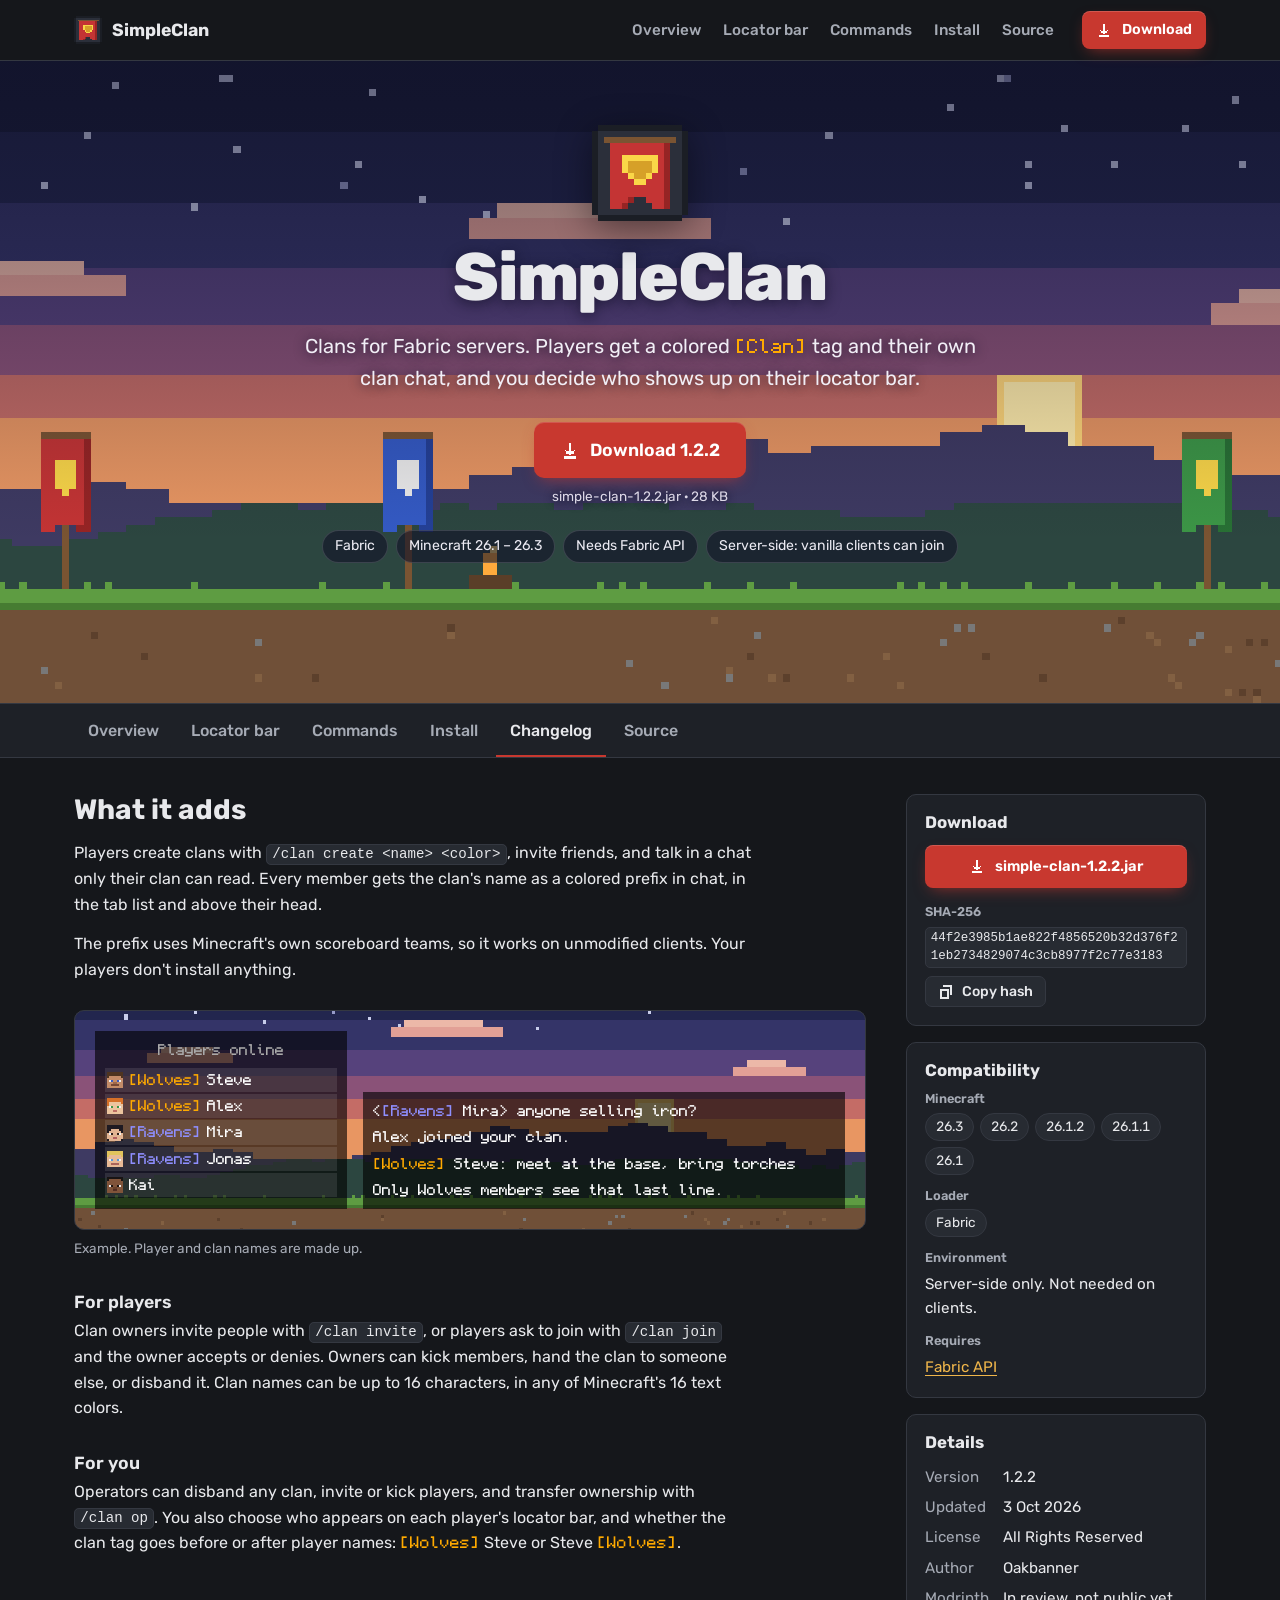
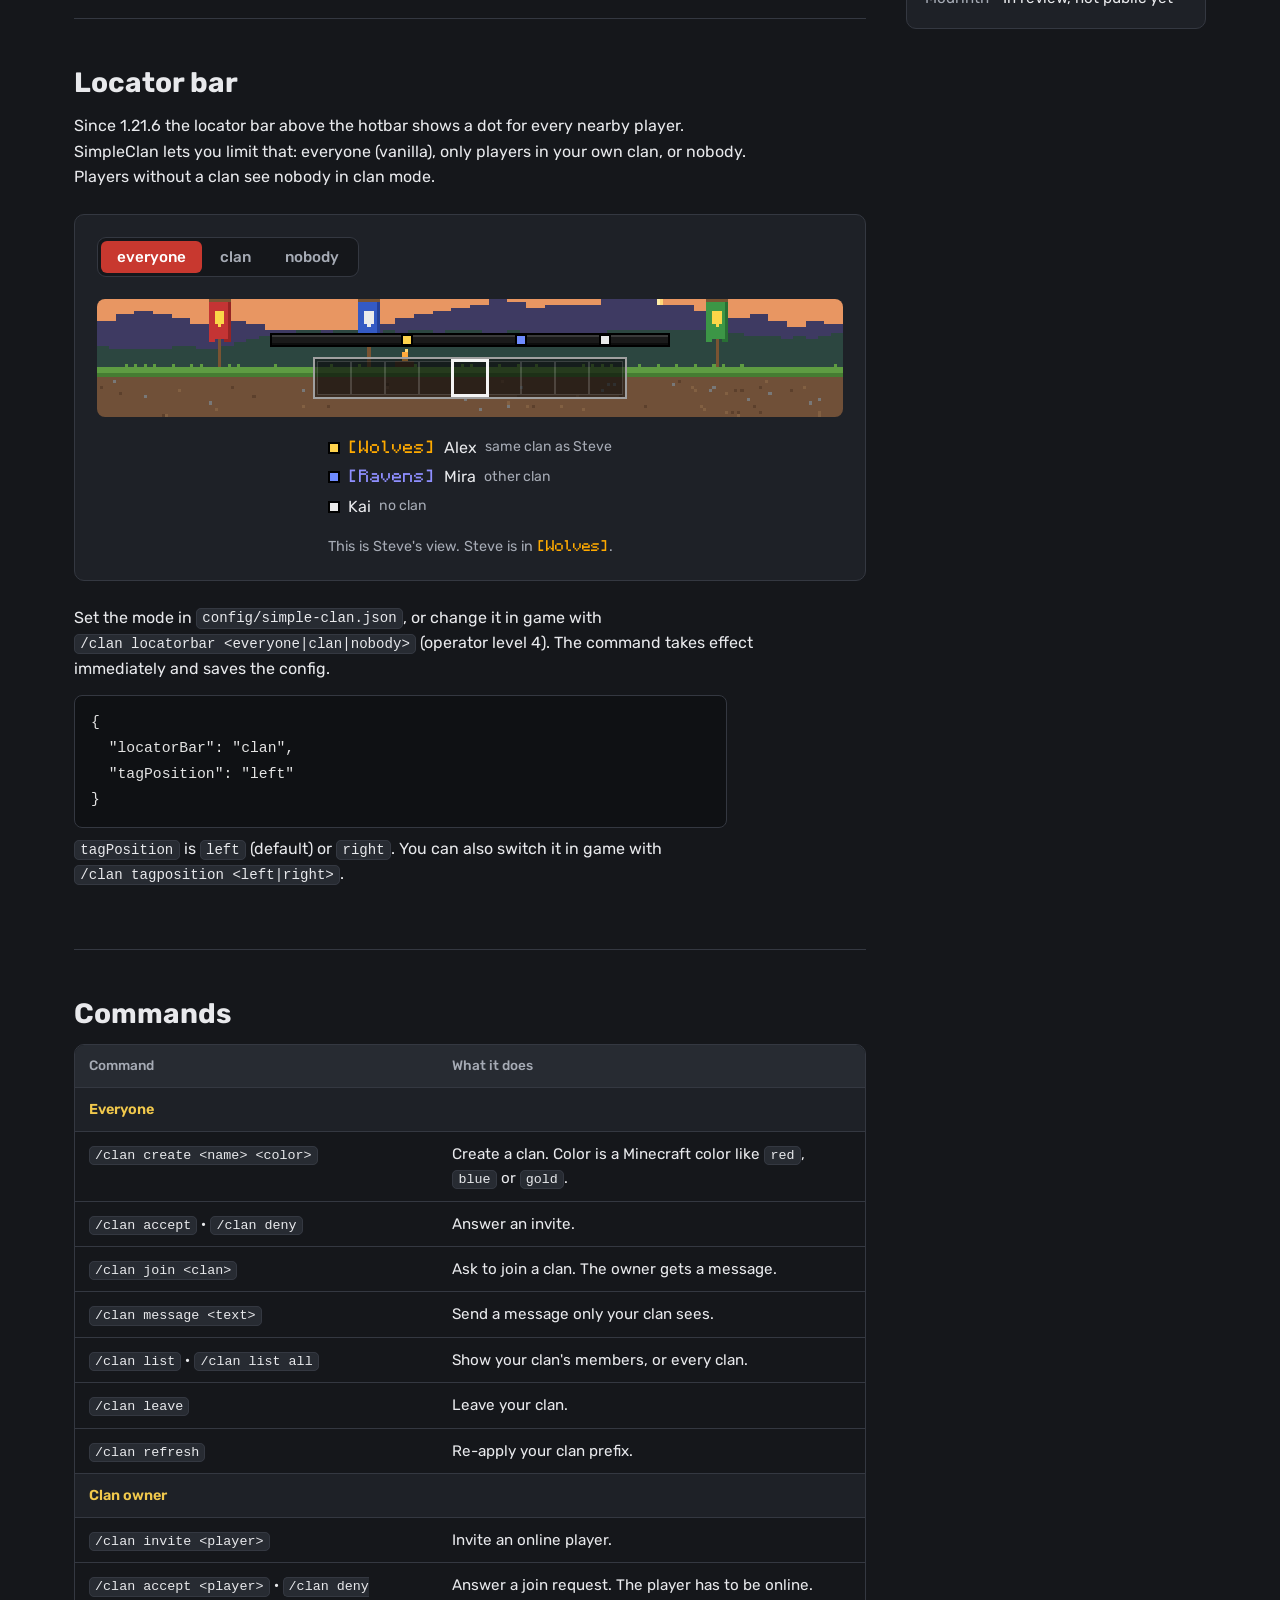
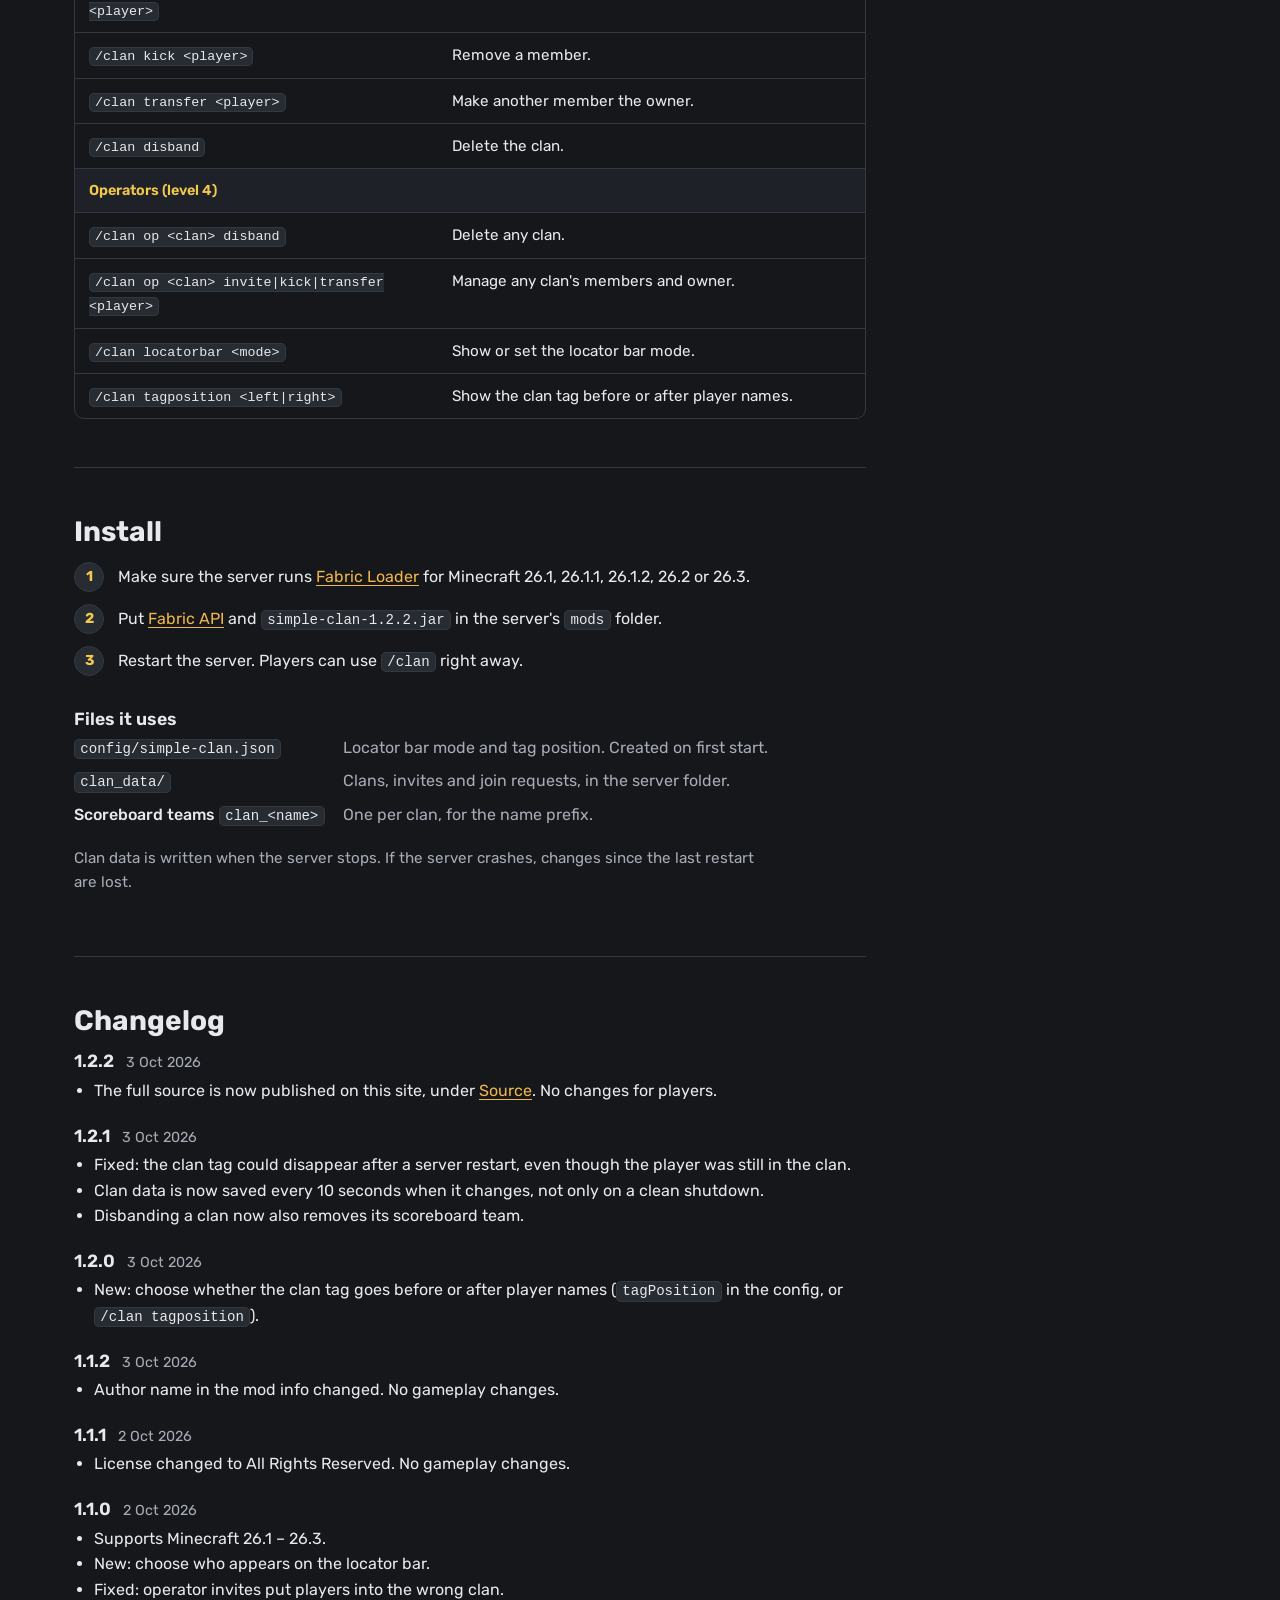
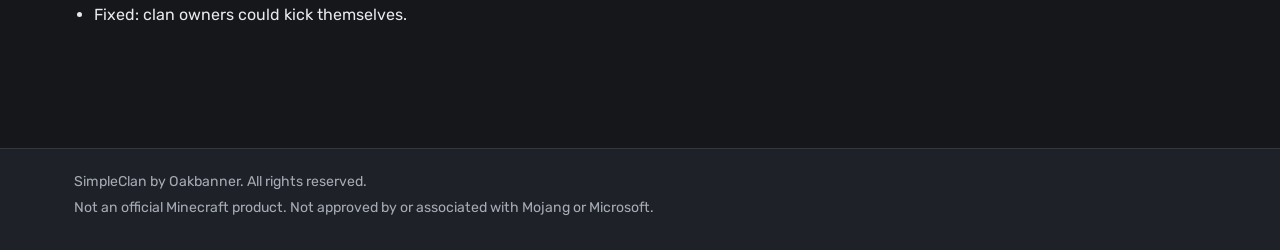
==== index.html @ 2579b6d5 "SimpleClan website for GitHub Pages Public site only (no admin kit). Drop a simple-clan-<version>.ja" ====
<!doctype html>
<html lang="en">
<head>
<meta charset="utf-8">
<meta name="viewport" content="width=device-width, initial-scale=1">
<title>SimpleClan: clans for Fabric servers</title>
<meta name="description" content="SimpleClan is a server-side Fabric mod for Minecraft 26.1 to 26.3. Players get colored clan tags and clan chat, and admins choose who appears on the locator bar.">
<meta name="theme-color" content="#c8382f">
<meta property="og:type" content="website">
<meta property="og:site_name" content="Minecraft mod for Fabric 26.x">
<meta property="og:url" content="https://diffrentguesser.github.io/simpleclan/">
<meta property="og:title" content="SimpleClan">
<meta property="og:description" content="Clans for Fabric servers: colored [Clan] tags, clan chat, and locator bar control. Server-side only.">
<meta property="og:image" content="https://diffrentguesser.github.io/simpleclan/assets/og.png">
<meta property="og:image:width" content="1200">
<meta property="og:image:height" content="630">
<meta property="og:image:alt" content="SimpleClan: a red clan banner over a pixel-art Minecraft dusk landscape">
<meta name="twitter:card" content="summary_large_image">
<meta name="twitter:image" content="https://diffrentguesser.github.io/simpleclan/assets/og.png">
<link rel="icon" type="image/png" href="assets/icon.png">
<link rel="preload" href="assets/fonts/rubik.woff2" as="font" type="font/woff2" crossorigin>
<link rel="stylesheet" href="style.css">
</head>
<body>
<!--
THESIS: The familiar mod-site page (Geyser-style scene hero, Modrinth-style project layout), done with care, so a server admin can judge SimpleClan in under a minute.
OWN-WORLD: Dark slate page (#15171b), raised panels, banner red #c8382f as the one action color, banner gold for highlights, Minecraft chat colors only inside in-game examples. Rubik for text, Monocraft for in-game lettering, hand-drawn pixel scene and pixel icons.
STORY: An admin learns what players get (tags, clan chat), sees the locator bar modes working, checks commands and files touched, and downloads the jar.
FIRST VIEWPORT: Full-bleed pixel dusk scene with three clan banners; centered icon, "SimpleClan", one-line pitch, red Download button plus jar size, meta row (Fabric, 26.1–26.3, server-side).
FORM: canon (category standard), user-chosen; seed d706c2dd.
FINISH: unreviewed and undocumented is unfinished; this build ends with the finish review, the verdict, DESIGN.md, and every shipping raster carrying its provenance
-->
<a class="skip" href="#main">Skip to content</a>

<header class="topbar">
  <div class="wrap topbar-inner">
    <a class="brand" href="#top" aria-label="SimpleClan home">
      <img src="assets/icon.png" width="28" height="28" alt="">
      <span>SimpleClan</span>
    </a>
    <nav class="topnav" aria-label="Sections">
      <a href="#overview">Overview</a>
      <a href="#locator-bar">Locator bar</a>
      <a href="#commands">Commands</a>
      <a href="#install">Install</a>
      <a href="source.html">Source</a>
    </nav>
    <a class="btn btn-small" href="downloads/simple-clan-1.2.2.jar" download>
      <svg class="ico" viewBox="0 0 16 16" aria-hidden="true"><path d="M7 2h2v7h2v2H9v1H7v-1H5V9h2zM3 13h10v2H3z"/><path d="M4 8h1v1H4zm7 0h1v1h-1z"/></svg>
      Download
    </a>
  </div>
</header>

<section class="hero" id="top" aria-labelledby="hero-title">
  <div class="hero-scene" aria-hidden="true"></div>
  <div class="wrap hero-inner">
    <img class="hero-icon" src="assets/icon.png" width="96" height="96" alt="SimpleClan icon: a red banner with a gold shield">
    <h1 id="hero-title">SimpleClan</h1>
    <p class="hero-pitch">Clans for Fabric servers. Players get a colored <span class="tag tag-gold">[Clan]</span> tag and their own clan chat, and you decide who shows up on their locator bar.</p>
    <div class="hero-actions">
      <a class="btn btn-big" href="downloads/simple-clan-1.2.2.jar" download>
        <svg class="ico" viewBox="0 0 16 16" aria-hidden="true"><path d="M7 2h2v7h2v2H9v1H7v-1H5V9h2zM3 13h10v2H3z"/><path d="M4 8h1v1H4zm7 0h1v1h-1z"/></svg>
        Download 1.2.2
      </a>
      <span class="hero-file">simple-clan-1.2.2.jar · 28 KB</span>
    </div>
    <ul class="hero-meta" aria-label="Compatibility">
      <li>Fabric</li>
      <li>Minecraft 26.1 – 26.3</li>
      <li>Needs Fabric API</li>
      <li>Server-side: vanilla clients can join</li>
    </ul>
  </div>
</section>

<nav class="tabs" aria-label="Page sections">
  <div class="wrap tabs-inner">
    <a href="#overview" class="on">Overview</a>
    <a href="#locator-bar">Locator bar</a>
    <a href="#commands">Commands</a>
    <a href="#install">Install</a>
    <a href="#changelog">Changelog</a>
    <a href="source.html">Source</a>
  </div>
</nav>

<div class="wrap layout">
  <main id="main">

    <section id="overview" class="block" aria-labelledby="overview-title">
      <h2 id="overview-title">What it adds</h2>
      <p>Players create clans with <code>/clan create &lt;name&gt; &lt;color&gt;</code>, invite friends, and talk in a chat only their clan can read. Every member gets the clan's name as a colored prefix in chat, in the tab list and above their head.</p>
      <p>The prefix uses Minecraft's own scoreboard teams, so it works on unmodified clients. Your players don't install anything.</p>

      <figure class="ingame" aria-label="Example of SimpleClan in game">
        <div class="ingame-view">
        <div class="tablist" role="img" aria-label="Tab list showing players with clan prefixes">
          <div class="tablist-title">Players online</div>
          <ul>
            <li><span class="face" style="--f:0"></span><span class="mc-gold">[Wolves] </span>Steve</li>
            <li><span class="face" style="--f:1"></span><span class="mc-gold">[Wolves] </span>Alex</li>
            <li><span class="face" style="--f:2"></span><span class="mc-blue">[Ravens] </span>Mira</li>
            <li><span class="face" style="--f:3"></span><span class="mc-blue">[Ravens] </span>Jonas</li>
            <li><span class="face" style="--f:4"></span>Kai</li>
          </ul>
        </div>
        <div class="chatbox" role="img" aria-label="Chat showing a public message and a clan-only message">
          <p>&lt;<span class="mc-blue">[Ravens] </span>Mira&gt; anyone selling iron?</p>
          <p class="mc-green">Alex joined your clan.</p>
          <p><span class="mc-gold">[Wolves] </span>Steve: meet at the base, bring torches</p>
          <p class="mc-gray">Only Wolves members see that last line.</p>
        </div>
        </div>
        <figcaption>Example. Player and clan names are made up.</figcaption>
      </figure>

      <h3>For players</h3>
      <p>Clan owners invite people with <code>/clan invite</code>, or players ask to join with <code>/clan join</code> and the owner accepts or denies. Owners can kick members, hand the clan to someone else, or disband it. Clan names can be up to 16 characters, in any of Minecraft's 16 text colors.</p>

      <h3>For you</h3>
      <p>Operators can disband any clan, invite or kick players, and transfer ownership with <code>/clan op</code>. You also choose who appears on each player's locator bar, and whether the clan tag goes before or after player names: <span class="tag tag-gold">[Wolves]</span> Steve or Steve <span class="tag tag-gold">[Wolves]</span>.</p>
    </section>

    <section id="locator-bar" class="block" aria-labelledby="locator-title">
      <h2 id="locator-title">Locator bar</h2>
      <p>Since 1.21.6 the locator bar above the hotbar shows a dot for every nearby player. SimpleClan lets you limit that: everyone (vanilla), only players in your own clan, or nobody. Players without a clan see nobody in clan mode.</p>

      <div class="locator" data-mode="everyone">
        <div class="seg" role="radiogroup" aria-label="Locator bar mode">
          <button type="button" role="radio" aria-checked="true" data-set="everyone">everyone</button>
          <button type="button" role="radio" aria-checked="false" data-set="clan">clan</button>
          <button type="button" role="radio" aria-checked="false" data-set="nobody">nobody</button>
        </div>

        <div class="bar-stage">
          <div class="bar" role="img" aria-live="polite" aria-label="Steve's locator bar showing 3 players">
            <span class="dot dot-alex" data-show="everyone clan"></span>
            <span class="dot dot-mira" data-show="everyone"></span>
            <span class="dot dot-kai" data-show="everyone"></span>
          </div>
          <div class="hotbar" aria-hidden="true"><i></i><i></i><i></i><i></i><i class="sel"></i><i></i><i></i><i></i><i></i></div>
        </div>

        <ul class="legend">
          <li data-show="everyone clan"><span class="swatch sw-alex"></span><span class="mc-gold">[Wolves]</span> Alex <em>same clan as Steve</em></li>
          <li data-show="everyone"><span class="swatch sw-mira"></span><span class="mc-blue">[Ravens]</span> Mira <em>other clan</em></li>
          <li data-show="everyone"><span class="swatch sw-kai"></span>Kai <em>no clan</em></li>
        </ul>
        <p class="locator-note">This is Steve's view. Steve is in <span class="mc-gold">[Wolves]</span>.</p>
      </div>

      <p>Set the mode in <code>config/simple-clan.json</code>, or change it in game with <code>/clan locatorbar &lt;everyone|clan|nobody&gt;</code> (operator level 4). The command takes effect immediately and saves the config.</p>
<pre class="code"><code>{
  "locatorBar": "clan",
  "tagPosition": "left"
}</code></pre>
      <p><code>tagPosition</code> is <code>left</code> (default) or <code>right</code>. You can also switch it in game with <code>/clan tagposition &lt;left|right&gt;</code>.</p>
    </section>

    <section id="commands" class="block" aria-labelledby="commands-title">
      <h2 id="commands-title">Commands</h2>
      <div class="table-wrap">
        <table>
          <caption class="sr">All SimpleClan commands</caption>
          <thead><tr><th scope="col">Command</th><th scope="col">What it does</th></tr></thead>
          <tbody>
            <tr class="group"><th colspan="2" scope="colgroup">Everyone</th></tr>
            <tr><td><code>/clan create &lt;name&gt; &lt;color&gt;</code></td><td>Create a clan. Color is a Minecraft color like <code>red</code>, <code>blue</code> or <code>gold</code>.</td></tr>
            <tr><td><code>/clan accept</code> · <code>/clan deny</code></td><td>Answer an invite.</td></tr>
            <tr><td><code>/clan join &lt;clan&gt;</code></td><td>Ask to join a clan. The owner gets a message.</td></tr>
            <tr><td><code>/clan message &lt;text&gt;</code></td><td>Send a message only your clan sees.</td></tr>
            <tr><td><code>/clan list</code> · <code>/clan list all</code></td><td>Show your clan's members, or every clan.</td></tr>
            <tr><td><code>/clan leave</code></td><td>Leave your clan.</td></tr>
            <tr><td><code>/clan refresh</code></td><td>Re-apply your clan prefix.</td></tr>
            <tr class="group"><th colspan="2" scope="colgroup">Clan owner</th></tr>
            <tr><td><code>/clan invite &lt;player&gt;</code></td><td>Invite an online player.</td></tr>
            <tr><td><code>/clan accept &lt;player&gt;</code> · <code>/clan deny &lt;player&gt;</code></td><td>Answer a join request. The player has to be online.</td></tr>
            <tr><td><code>/clan kick &lt;player&gt;</code></td><td>Remove a member.</td></tr>
            <tr><td><code>/clan transfer &lt;player&gt;</code></td><td>Make another member the owner.</td></tr>
            <tr><td><code>/clan disband</code></td><td>Delete the clan.</td></tr>
            <tr class="group"><th colspan="2" scope="colgroup">Operators (level 4)</th></tr>
            <tr><td><code>/clan op &lt;clan&gt; disband</code></td><td>Delete any clan.</td></tr>
            <tr><td><code>/clan op &lt;clan&gt; invite|kick|transfer &lt;player&gt;</code></td><td>Manage any clan's members and owner.</td></tr>
            <tr><td><code>/clan locatorbar &lt;mode&gt;</code></td><td>Show or set the locator bar mode.</td></tr>
            <tr><td><code>/clan tagposition &lt;left|right&gt;</code></td><td>Show the clan tag before or after player names.</td></tr>
          </tbody>
        </table>
      </div>
    </section>

    <section id="install" class="block" aria-labelledby="install-title">
      <h2 id="install-title">Install</h2>
      <ol class="steps">
        <li><span>Make sure the server runs <a href="https://fabricmc.net/use/server/">Fabric Loader</a> for Minecraft 26.1, 26.1.1, 26.1.2, 26.2 or 26.3.</span></li>
        <li><span>Put <a href="https://modrinth.com/mod/fabric-api">Fabric API</a> and <code>simple-clan-1.2.2.jar</code> in the server's <code>mods</code> folder.</span></li>
        <li><span>Restart the server. Players can use <code>/clan</code> right away.</span></li>
      </ol>

      <h3>Files it uses</h3>
      <dl class="files">
        <dt><code>config/simple-clan.json</code></dt><dd>Locator bar mode and tag position. Created on first start.</dd>
        <dt><code>clan_data/</code></dt><dd>Clans, invites and join requests, in the server folder.</dd>
        <dt>Scoreboard teams <code>clan_&lt;name&gt;</code></dt><dd>One per clan, for the name prefix.</dd>
      </dl>
      <p class="note">Clan data is written when the server stops. If the server crashes, changes since the last restart are lost.</p>
    </section>

    <section id="changelog" class="block" aria-labelledby="changelog-title">
      <h2 id="changelog-title">Changelog</h2>
      <article class="release">
        <h3>1.2.2 <time datetime="2026-10-03">3 Oct 2026</time></h3>
        <ul><li>The full source is now published on this site, under <a href="source.html">Source</a>. No changes for players.</li></ul>
      </article>
      <article class="release">
        <h3>1.2.1 <time datetime="2026-10-03">3 Oct 2026</time></h3>
        <ul>
          <li>Fixed: the clan tag could disappear after a server restart, even though the player was still in the clan.</li>
          <li>Clan data is now saved every 10 seconds when it changes, not only on a clean shutdown.</li>
          <li>Disbanding a clan now also removes its scoreboard team.</li>
        </ul>
      </article>
      <article class="release">
        <h3>1.2.0 <time datetime="2026-10-03">3 Oct 2026</time></h3>
        <ul><li>New: choose whether the clan tag goes before or after player names (<code>tagPosition</code> in the config, or <code>/clan tagposition</code>).</li></ul>
      </article>
      <article class="release">
        <h3>1.1.2 <time datetime="2026-10-03">3 Oct 2026</time></h3>
        <ul><li>Author name in the mod info changed. No gameplay changes.</li></ul>
      </article>
      <article class="release">
        <h3>1.1.1 <time datetime="2026-10-02">2 Oct 2026</time></h3>
        <ul><li>License changed to All Rights Reserved. No gameplay changes.</li></ul>
      </article>
      <article class="release">
        <h3>1.1.0 <time datetime="2026-10-02">2 Oct 2026</time></h3>
        <ul>
          <li>Supports Minecraft 26.1 – 26.3.</li>
          <li>New: choose who appears on the locator bar.</li>
          <li>Fixed: operator invites put players into the wrong clan.</li>
          <li>Fixed: clan owners could kick themselves.</li>
        </ul>
      </article>
    </section>
  </main>

  <aside class="side" aria-label="Project details">
    <section class="panel">
      <h2>Download</h2>
      <a class="btn btn-block" href="downloads/simple-clan-1.2.2.jar" download>
        <svg class="ico" viewBox="0 0 16 16" aria-hidden="true"><path d="M7 2h2v7h2v2H9v1H7v-1H5V9h2zM3 13h10v2H3z"/><path d="M4 8h1v1H4zm7 0h1v1h-1z"/></svg>
        simple-clan-1.2.2.jar
      </a>
      <p class="hash-label">SHA-256</p>
      <p class="hash"><code id="sha">44f2e3985b1ae822f4856520b32d376f21eb2734829074c3cb8977f2c77e3183</code></p>
      <button type="button" class="copy" data-copy="#sha">
        <svg class="ico" viewBox="0 0 16 16" aria-hidden="true"><path d="M5 1h9v10h-2V3H5zM2 5h9v10H2zm2 2v6h5V7z"/></svg>
        <span>Copy hash</span>
      </button>
    </section>

    <section class="panel">
      <h2>Compatibility</h2>
      <h3>Minecraft</h3>
      <ul class="chips"><li>26.3</li><li>26.2</li><li>26.1.2</li><li>26.1.1</li><li>26.1</li></ul>
      <h3>Loader</h3>
      <ul class="chips"><li>Fabric</li></ul>
      <h3>Environment</h3>
      <p>Server-side only. Not needed on clients.</p>
      <h3>Requires</h3>
      <p><a href="https://modrinth.com/mod/fabric-api">Fabric API</a></p>
    </section>

    <section class="panel">
      <h2>Details</h2>
      <dl class="details">
        <dt>Version</dt><dd>1.2.2</dd>
        <dt>Updated</dt><dd><time datetime="2026-10-03">3 Oct 2026</time></dd>
        <dt>License</dt><dd>All Rights Reserved</dd>
        <dt>Author</dt><dd>Oakbanner</dd>
        <dt>Modrinth</dt><dd>In review, not public yet</dd>
      </dl>
    </section>
  </aside>
</div>

<footer class="foot">
  <div class="wrap foot-inner">
    <p>SimpleClan by Oakbanner. All rights reserved.</p>
    <p>Not an official Minecraft product. Not approved by or associated with Mojang or Microsoft.</p>
  </div>
</footer>

<script src="main.js" defer></script>
</body>
</html>
---- style.css ----
@font-face {
  font-family: "Rubik";
  src: url("assets/fonts/rubik.woff2") format("woff2");
  font-weight: 400 800;
  font-display: swap;
}
@font-face {
  font-family: "Monocraft";
  src: url("assets/fonts/monocraft.woff2") format("woff2");
  font-weight: 400;
  font-display: swap;
}

:root {
  --bg: #15171b;
  --surface: #1e2127;
  --surface-2: #272b32;
  --line: #343841;
  --text: #e8e9ec;
  --muted: #a6abb5;
  --red: #c8382f;
  --red-hover: #d9473d;
  --red-press: #a92c24;
  --gold: #f2c94c;
  --link: #f0b64a;

  /* Minecraft chat colors, only for in-game examples */
  --mc-gold: #ffaa00;
  --mc-blue: #5555ff;
  --mc-blue-readable: #8f8fff;
  --mc-green: #55ff55;
  --mc-gray: #aaaaaa;

  --radius: 10px;
  --wrap: 1180px;
  --font: "Rubik", system-ui, sans-serif;
  --pixel: "Monocraft", ui-monospace, monospace;
  --mono: ui-monospace, "Cascadia Mono", "Consolas", monospace;
  --ease-out: cubic-bezier(0.16, 1, 0.3, 1);
  color-scheme: dark;
}

* { box-sizing: border-box; }
html { scroll-behavior: smooth; scroll-padding-top: 72px; scrollbar-color: #3c414b var(--bg); }
body {
  margin: 0;
  background: var(--bg);
  color: var(--text);
  font: 400 1rem/1.6 var(--font);
  -webkit-font-smoothing: antialiased;
}
::selection { background: var(--red); color: #fff; }
:focus-visible { outline: 2px solid var(--gold); outline-offset: 3px; border-radius: 4px; }
img { display: block; }
a { color: var(--link); text-decoration-thickness: 1px; text-underline-offset: 3px; }
a:hover { color: #ffd27a; }
code {
  font-family: var(--mono);
  font-size: 0.88em;
  background: var(--surface-2);
  border: 1px solid var(--line);
  border-radius: 5px;
  padding: 0.08em 0.38em;
  white-space: nowrap;
}
h1, h2, h3 { line-height: 1.15; text-wrap: balance; margin: 0; }

.wrap { max-width: var(--wrap); margin: 0 auto; padding: 0 24px; }
.sr { position: absolute; width: 1px; height: 1px; overflow: hidden; clip-path: inset(50%); white-space: nowrap; }
.skip { position: absolute; left: 12px; top: -48px; background: var(--gold); color: #1b1b1b; padding: 8px 12px; border-radius: 6px; z-index: 20; font-weight: 600; }
.skip:focus { top: 12px; }

/* ---------- pixel icons ---------- */
.ico { width: 16px; height: 16px; fill: currentColor; flex: none; shape-rendering: crispEdges; }

/* ---------- buttons ---------- */
.btn {
  display: inline-flex; align-items: center; justify-content: center; gap: 10px;
  background: var(--red); color: #fff; text-decoration: none; font-weight: 600;
  border-radius: 8px; padding: 10px 18px;
  box-shadow: 0 1px 0 rgba(255, 255, 255, 0.16) inset, 0 6px 16px -6px rgba(200, 56, 47, 0.7);
  transition: background-color 0.15s, transform 0.15s var(--ease-out);
}
.btn:hover { background: var(--red-hover); color: #fff; }
.btn:active { background: var(--red-press); transform: translateY(1px); }
.btn-small { padding: 7px 14px; font-size: 0.9rem; }
.btn-big { padding: 14px 26px; font-size: 1.1rem; border-radius: 10px; }
.btn-big .ico { width: 20px; height: 20px; }
.btn-block { display: flex; width: 100%; font-size: 0.92rem; }

/* ---------- top bar ---------- */
.topbar {
  position: sticky; top: 0; z-index: 10;
  background: var(--bg);
  border-bottom: 1px solid var(--line);
}
.topbar-inner { display: flex; align-items: center; gap: 28px; height: 60px; }
.brand { display: flex; align-items: center; gap: 10px; color: var(--text); text-decoration: none; font-weight: 700; font-size: 1.1rem; }
.brand img { image-rendering: pixelated; }
.topnav { display: flex; gap: 22px; margin-left: auto; }
.topnav a { color: var(--muted); text-decoration: none; font-weight: 500; font-size: 0.95rem; }
.topnav a:hover { color: var(--text); }

/* ---------- hero ---------- */
.hero {
  position: relative; overflow: hidden;
  min-height: min(620px, 82vh);
  display: grid; align-items: start;
  border-bottom: 1px solid var(--line);
}
.hero-scene {
  position: absolute; inset: 0;
  background: #18183a url("assets/scene.png") center bottom / cover no-repeat;
  image-rendering: pixelated;
}
/* keeps text readable over the sky without hiding the scene */
.hero-scene::after {
  content: ""; position: absolute; inset: 0;
  background: linear-gradient(180deg, rgba(14, 14, 34, 0.55) 0%, rgba(14, 14, 34, 0.15) 55%, rgba(14, 14, 34, 0) 75%);
}
.hero-inner { position: relative; text-align: center; padding-top: 64px; padding-bottom: 140px; }
.hero-icon {
  margin: 0 auto 18px; width: 96px; height: 96px; image-rendering: pixelated;
  filter: drop-shadow(0 8px 18px rgba(0, 0, 0, 0.45));
}
.hero h1 { font-size: clamp(2.6rem, 6vw, 4.2rem); font-weight: 800; letter-spacing: -0.02em; text-shadow: 0 3px 14px rgba(10, 10, 30, 0.6); }
.hero-pitch {
  max-width: 34em; margin: 14px auto 0; font-size: clamp(1.05rem, 2vw, 1.25rem); color: #f1eef6;
  text-shadow: 0 1px 12px rgba(10, 10, 30, 0.8);
}
.tag { font-family: var(--pixel); font-size: 0.92em; }
.tag-gold { color: var(--mc-gold); }
.hero-actions { margin-top: 28px; display: flex; flex-direction: column; align-items: center; gap: 8px; }
.hero-file { font-size: 0.85rem; color: #ded9e8; text-shadow: 0 1px 8px rgba(10, 10, 30, 0.9); }
.hero-meta {
  list-style: none; padding: 0; margin: 22px 0 0;
  display: flex; flex-wrap: wrap; justify-content: center; gap: 8px;
}
.hero-meta li {
  background: rgba(18, 18, 40, 0.62); border: 1px solid rgba(255, 255, 255, 0.14);
  border-radius: 999px; padding: 4px 12px; font-size: 0.88rem; color: #ecebf3;
}

/* ---------- tabs ---------- */
.tabs { border-bottom: 1px solid var(--line); background: var(--surface); }
.tabs-inner { display: flex; gap: 4px; overflow-x: auto; scrollbar-width: none; }
.tabs a {
  color: var(--muted); text-decoration: none; font-weight: 500; white-space: nowrap;
  padding: 14px 14px 12px; border-bottom: 2px solid transparent;
}
.tabs a:hover { color: var(--text); border-bottom-color: var(--line); }
.tabs a.on { color: var(--text); border-bottom-color: var(--red); }

/* ---------- layout ---------- */
.layout { display: grid; grid-template-columns: minmax(0, 1fr) 300px; gap: 40px; padding-top: 36px; padding-bottom: 72px; }
main { min-width: 0; }
.block { padding-bottom: 48px; margin-bottom: 48px; border-bottom: 1px solid var(--line); }
.block:last-child { border-bottom: 0; margin-bottom: 0; }
.block p { max-width: 68ch; }
.block h2 { font-size: 1.75rem; font-weight: 700; margin-bottom: 14px; }
.block h3 { font-size: 1.1rem; font-weight: 600; margin: 32px 0 6px; }
.block p { margin: 0 0 14px; }

/* ---------- in-game example ---------- */
.ingame { margin: 28px 0 8px; }
.ingame-view {
  display: grid; grid-template-columns: 252px minmax(0, 1fr); gap: 16px; align-items: start;
  padding: 20px; border: 1px solid var(--line); border-radius: var(--radius); overflow: hidden;
  background: #2b2b52 url("assets/scene-plain.png") 50% 72% / cover no-repeat; image-rendering: pixelated;
  font-family: var(--pixel); font-size: 0.9rem; line-height: 1.55;
}
.ingame-view > * { image-rendering: auto; }
.tablist { background: rgba(0, 0, 0, 0.62); padding: 8px 10px 10px; }
.tablist-title { color: var(--mc-gray); text-align: center; margin-bottom: 6px; }
.tablist ul { list-style: none; margin: 0; padding: 0; }
.tablist li { display: flex; align-items: center; gap: 6px; background: rgba(255, 255, 255, 0.1); padding: 1px 6px 1px 2px; margin-bottom: 2px; color: #fff; }
.face {
  width: 16px; height: 16px; flex: none;
  background: url("assets/faces.png") calc(var(--f) * -16px) 0 / 80px 16px no-repeat;
  image-rendering: pixelated;
}
.chatbox { background: rgba(0, 0, 0, 0.62); padding: 8px 10px; align-self: end; }
.chatbox p { margin: 0 0 4px; color: #fff; }
.chatbox p:last-child { margin: 0; }
.ingame figcaption { margin-top: 8px; font-size: 0.85rem; color: var(--muted); }
.mc-gold { color: var(--mc-gold); }
.mc-blue { color: var(--mc-blue-readable); }
.mc-green { color: var(--mc-green); }
.mc-gray { color: var(--mc-gray); }

/* ---------- locator bar demo ---------- */
.locator {
  margin: 24px 0; padding: 22px; border: 1px solid var(--line); border-radius: var(--radius);
  background: var(--surface);
}
.seg { display: inline-flex; background: var(--bg); border: 1px solid var(--line); border-radius: 9px; padding: 3px; gap: 2px; }
.seg button {
  font: 500 0.95rem var(--font); color: var(--muted); background: transparent; border: 0;
  padding: 7px 16px; border-radius: 6px; cursor: pointer;
  transition: background-color 0.15s, color 0.15s;
}
.seg button:hover { color: var(--text); }
.seg button[aria-checked="true"] { background: var(--red); color: #fff; }

.bar-stage {
  margin: 22px 0 18px; padding: 34px 16px 18px;
  display: grid; justify-items: center; gap: 10px;
  border-radius: 8px; overflow: hidden;
  background: #2b2b52 url("assets/scene.png") 40% 100% / cover no-repeat; image-rendering: pixelated;
}
.bar-stage > * { image-rendering: auto; }
.bar { max-width: 400px; }
.bar {
  position: relative; width: 100%; height: 14px;
  background: #1a1a1a; border: 2px solid #000;
  box-shadow: inset 0 2px 0 #3a3a3a, inset 0 -2px 0 #0d0d0d;
}
.dot {
  position: absolute; top: 50%; width: 12px; height: 12px; margin: -6px 0 0 -6px;
  border: 2px solid #000;
  transition: opacity 0.35s var(--ease-out), transform 0.35s var(--ease-out), filter 0.35s;
}
.dot-alex { left: 34%; background: #ffd34d; }
.dot-mira { left: 63%; background: #6f8bff; }
.dot-kai { left: 84%; background: #e9e9e9; }
.hotbar { display: flex; padding: 2px; background: rgba(16, 16, 16, 0.55); border: 2px solid #a0a0a0; }
.hotbar i { width: 34px; height: 34px; border: 1px solid rgba(255, 255, 255, 0.16); background: rgba(0, 0, 0, 0.25); }
.hotbar i.sel { outline: 3px solid #f4f4f4; outline-offset: -1px; position: relative; z-index: 1; }

.legend { list-style: none; padding: 0; margin: 0 auto; width: fit-content; display: grid; gap: 4px; }
.legend li { display: flex; align-items: center; gap: 8px; transition: opacity 0.35s var(--ease-out); }
.legend em { color: var(--muted); font-style: normal; font-size: 0.88rem; }
.legend .mc-gold, .legend .mc-blue, .locator-note .mc-gold { font-family: var(--pixel); }
.swatch { width: 12px; height: 12px; border: 2px solid #000; flex: none; }
.sw-alex { background: #ffd34d; } .sw-mira { background: #6f8bff; } .sw-kai { background: #e9e9e9; }
.locator-note { text-align: center; color: var(--muted); font-size: 0.9rem; margin: 14px auto 0 !important; }

/* hidden in the current mode */
.locator .off { opacity: 0; transform: scale(0.4); filter: blur(2px); }
.locator .legend .off { opacity: 0.38; transform: none; filter: none; text-decoration: line-through; text-decoration-color: rgba(255, 255, 255, 0.3); }

.code {
  margin: 0 0 8px; background: #0f1114; border: 1px solid var(--line); border-radius: 8px;
  padding: 14px 16px; overflow-x: auto; max-width: 68ch;
}
.code code { background: none; border: 0; padding: 0; font-size: 0.92rem; white-space: pre; color: #e3e3e3; }

/* ---------- commands table ---------- */
.table-wrap { overflow-x: auto; border: 1px solid var(--line); border-radius: var(--radius); }
table { width: 100%; border-collapse: collapse; font-size: 0.95rem; }
th, td { text-align: left; padding: 10px 14px; vertical-align: top; }
thead th { background: var(--surface-2); color: var(--muted); font-weight: 500; font-size: 0.85rem; }
tbody tr + tr td { border-top: 1px solid var(--line); }
tr.group th { background: var(--surface); color: var(--gold); font-weight: 600; font-size: 0.9rem; border-top: 1px solid var(--line); }
td:first-child { width: 46%; }
td code { white-space: normal; }

/* ---------- install ---------- */
.steps { list-style: none; counter-reset: step; padding: 0; margin: 0; display: grid; gap: 12px; max-width: 68ch; }
.steps li { counter-increment: step; display: flex; gap: 14px; align-items: baseline; }
.steps li::before {
  content: counter(step); flex: none; width: 28px; height: 28px; display: grid; place-items: center;
  background: var(--surface-2); border: 1px solid var(--line); border-radius: 50%;
  font-weight: 700; color: var(--gold); font-size: 0.9rem; transform: translateY(-1px);
}
.files { display: grid; grid-template-columns: max-content 1fr; gap: 8px 18px; margin: 0 0 18px; }
.files dt { font-weight: 500; }
.files dd { margin: 0; color: var(--muted); }
.note { color: var(--muted); font-size: 0.95rem; }

/* ---------- changelog ---------- */
.release + .release { margin-top: 22px; }
.release h3 { margin: 0 0 6px; display: flex; gap: 12px; align-items: baseline; }
.release time { color: var(--muted); font-weight: 400; font-size: 0.9rem; }
.release ul { margin: 0; padding-left: 20px; }

/* ---------- sidebar ---------- */
.side { display: grid; gap: 16px; align-content: start; }
.panel { background: var(--surface); border: 1px solid var(--line); border-radius: var(--radius); padding: 18px; }
.panel h2 { font-size: 1.05rem; font-weight: 700; margin-bottom: 12px; }
.panel h3 { font-size: 0.8rem; font-weight: 600; color: var(--muted); margin: 14px 0 6px; }
.panel h3:first-of-type { margin-top: 0; }
.panel p { margin: 0; font-size: 0.95rem; }
.chips { list-style: none; padding: 0; margin: 0; display: flex; flex-wrap: wrap; gap: 6px; }
.chips li { background: var(--surface-2); border: 1px solid var(--line); border-radius: 999px; padding: 2px 10px; font-size: 0.85rem; font-variant-numeric: tabular-nums; }
.hash-label { margin-top: 14px !important; font-size: 0.8rem !important; color: var(--muted); font-weight: 600; }
.hash code { display: block; white-space: normal; word-break: break-all; font-size: 0.78rem; line-height: 1.5; margin-top: 4px; }
.copy {
  margin-top: 8px; display: inline-flex; align-items: center; gap: 8px;
  font: 500 0.88rem var(--font); color: var(--text); background: var(--surface-2);
  border: 1px solid var(--line); border-radius: 7px; padding: 6px 12px; cursor: pointer;
}
.copy:hover { border-color: #4a4f59; }
.copy.done { color: var(--mc-green); border-color: rgba(85, 255, 85, 0.4); }
.details { display: grid; grid-template-columns: max-content 1fr; gap: 6px 14px; margin: 0; font-size: 0.95rem; }
.details dt { color: var(--muted); }
.details dd { margin: 0; }

/* ---------- footer ---------- */
.foot { border-top: 1px solid var(--line); background: var(--surface); }
.foot-inner { padding-top: 22px; padding-bottom: 28px; color: var(--muted); font-size: 0.88rem; }
.foot p { margin: 0 0 4px; }

/* ---------- responsive ---------- */
@media (max-width: 960px) {
  .layout { grid-template-columns: 1fr; }
  .side { grid-template-columns: repeat(auto-fit, minmax(240px, 1fr)); }
}
@media (max-width: 720px) {
  .wrap { padding-left: 16px; padding-right: 16px; }
  .topnav { display: none; }
  .topbar-inner { justify-content: space-between; }
  .hero-inner { padding-top: 44px; padding-bottom: 120px; }
  .hero-scene { background-position: 58% bottom; }
  .ingame-view { grid-template-columns: 1fr; padding: 14px; }
  .tablist { max-width: 260px; }
  .tabs-inner { mask-image: linear-gradient(90deg, #000 82%, transparent); padding-right: 32px; }
  /* commands table: command on its own line, description under it */
  thead { display: none; }
  tbody tr, tbody td { display: block; }
  tr.group th { display: block; }
  td:first-child { width: auto; padding-bottom: 2px; }
  td + td { padding-top: 0; color: var(--muted); }
  tbody tr + tr td { border-top: 0; }
  tbody tr + tr { border-top: 1px solid var(--line); }
  .files { grid-template-columns: 1fr; gap: 2px; }
  .files dd { margin-bottom: 10px; }
  .locator { padding: 16px; }
  .seg { display: flex; }
  .seg button { flex: 1; padding: 8px 6px; }
  .hotbar i { width: 26px; height: 26px; }
}

@media (prefers-reduced-motion: reduce) {
  html { scroll-behavior: auto; }
  * { transition: none !important; }
}

/* ---------- source page ---------- */
.layout-source { align-items: start; }
.src-title { font-size: 1.9rem; margin-bottom: 10px; }
.src-note {
  background: var(--surface); border: 1px solid var(--line); border-left: 3px solid var(--gold);
  border-radius: 8px; padding: 12px 14px; color: var(--muted); font-size: 0.95rem; margin-top: 12px;
}
.src-note strong { color: var(--text); }
.src-file { margin: 22px 0 0; }
.src-head {
  display: flex; align-items: center; justify-content: space-between; gap: 12px;
  background: var(--surface-2); border: 1px solid var(--line); border-bottom: 0;
  border-radius: 8px 8px 0 0; padding: 9px 14px;
}
.src-name { font-family: var(--mono); font-size: 0.92rem; color: var(--text); font-weight: 600; }
.src-path { font-size: 0.76rem; color: var(--muted); margin-left: 8px; word-break: break-all; }
.src-copy { flex: none; }
.copy.done { color: var(--mc-green); border-color: var(--mc-green); }
.src-code {
  margin: 0; background: #0f1114; border: 1px solid var(--line); border-radius: 0 0 8px 8px;
  padding: 14px 16px; overflow-x: auto; max-height: 520px; overflow-y: auto;
}
.src-code code {
  display: block; counter-reset: ln; background: none; border: 0; padding: 0;
  font-family: var(--mono); font-size: 0.82rem; line-height: 1.6; color: #e3e3e3; white-space: pre;
}
.src-ln::before {
  counter-increment: ln; content: counter(ln);
  display: inline-block; width: 3ch; margin-right: 16px; text-align: right;
  color: #5b616c; -webkit-user-select: none; user-select: none;
}
.src-toc ul { list-style: none; margin: 0; padding: 0; }
.src-toc li + li { margin-top: 2px; }
.src-toc a { display: block; padding: 5px 8px; border-radius: 6px; font-family: var(--mono); font-size: 0.85rem; color: var(--link); text-decoration: none; }
.src-toc a:hover { background: var(--surface-2); color: #ffd27a; }
.topnav a[aria-current="page"] { color: var(--gold); }
@media (max-width: 820px) {
  .src-code { max-height: none; }
  .src-path { display: none; }
}
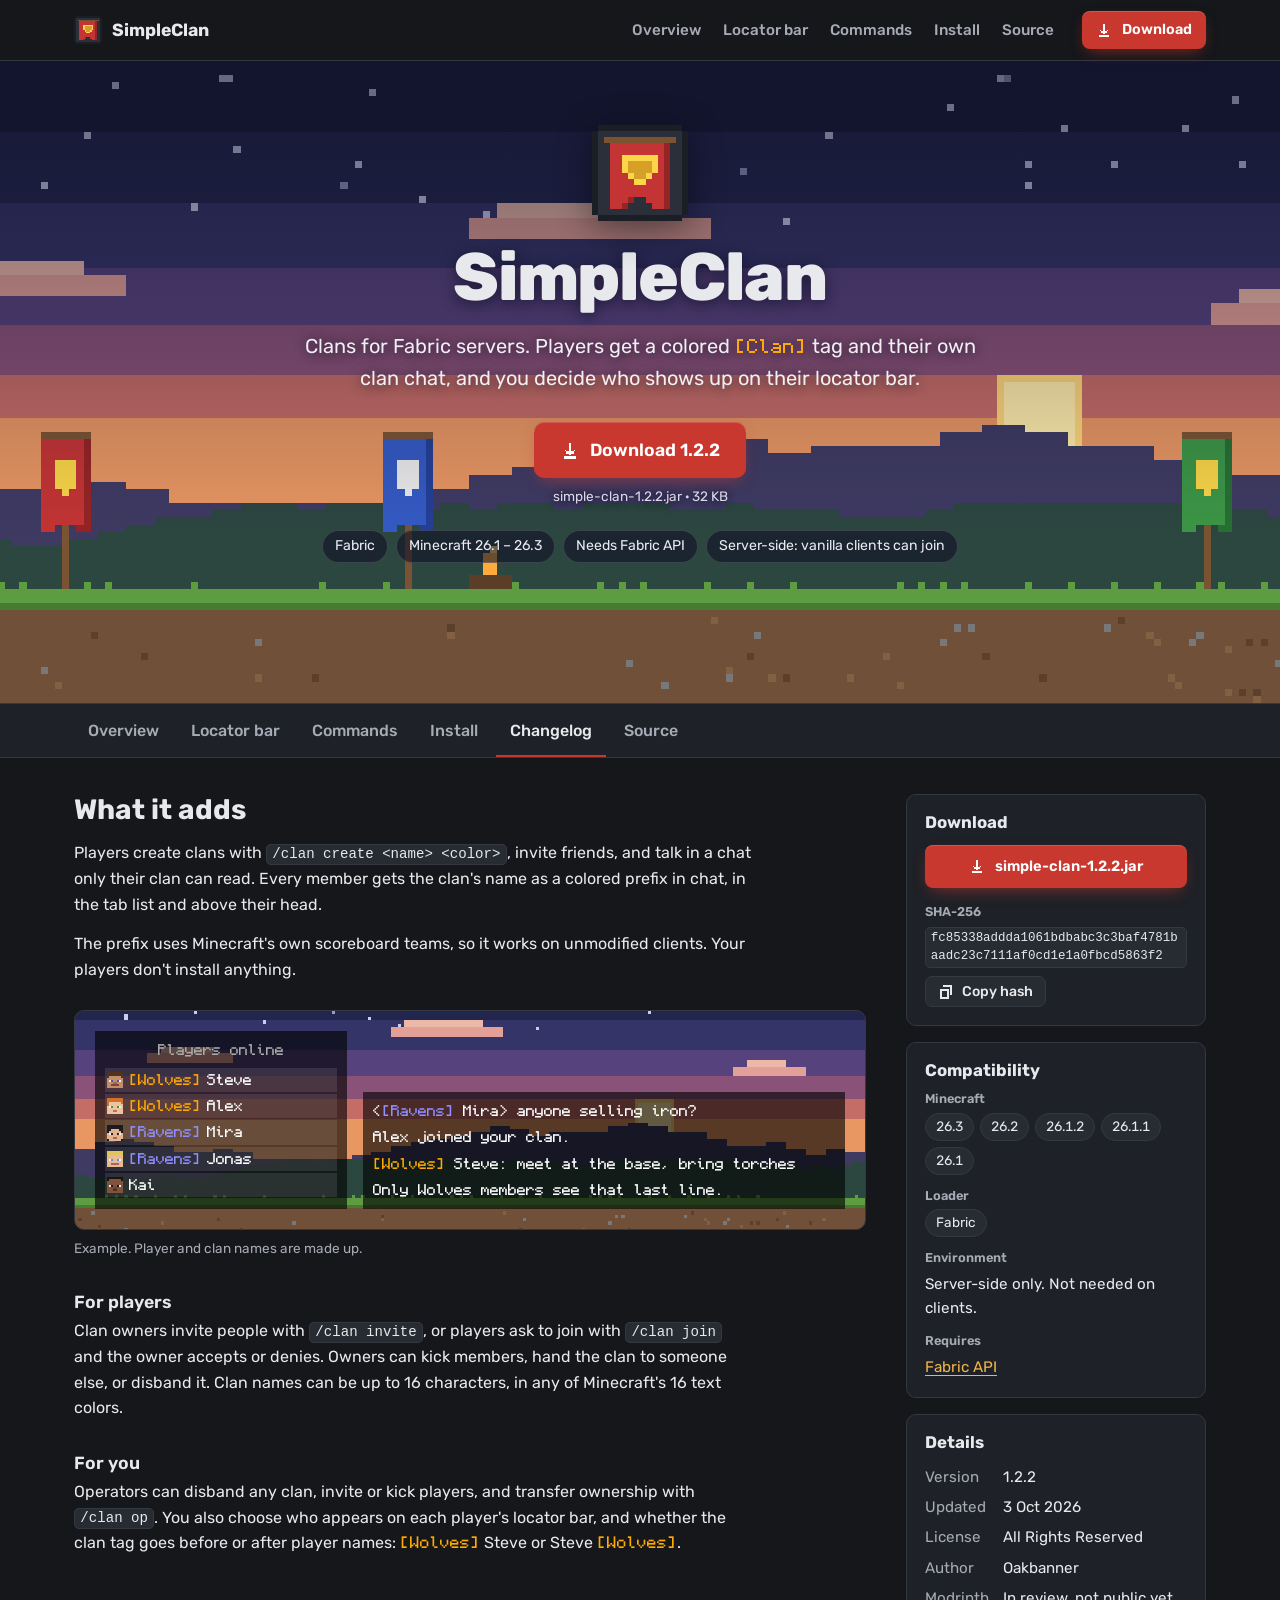
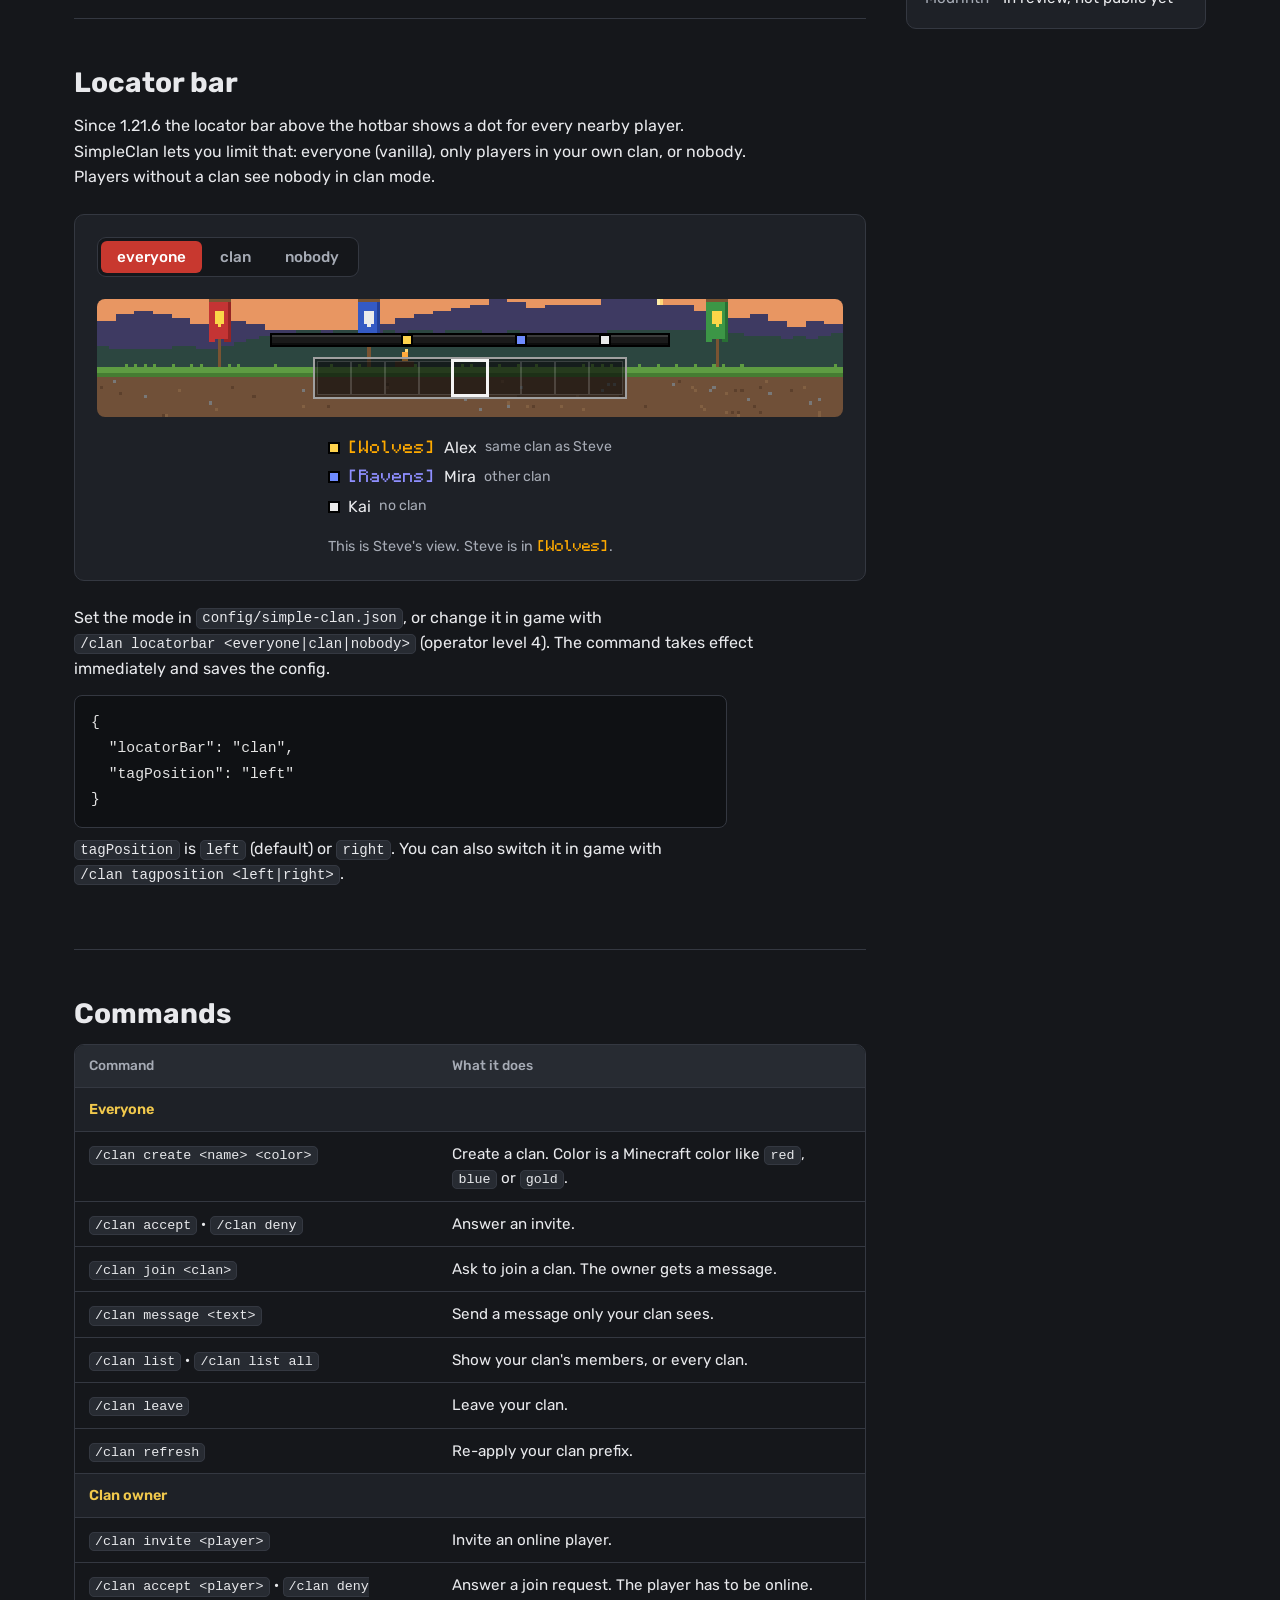
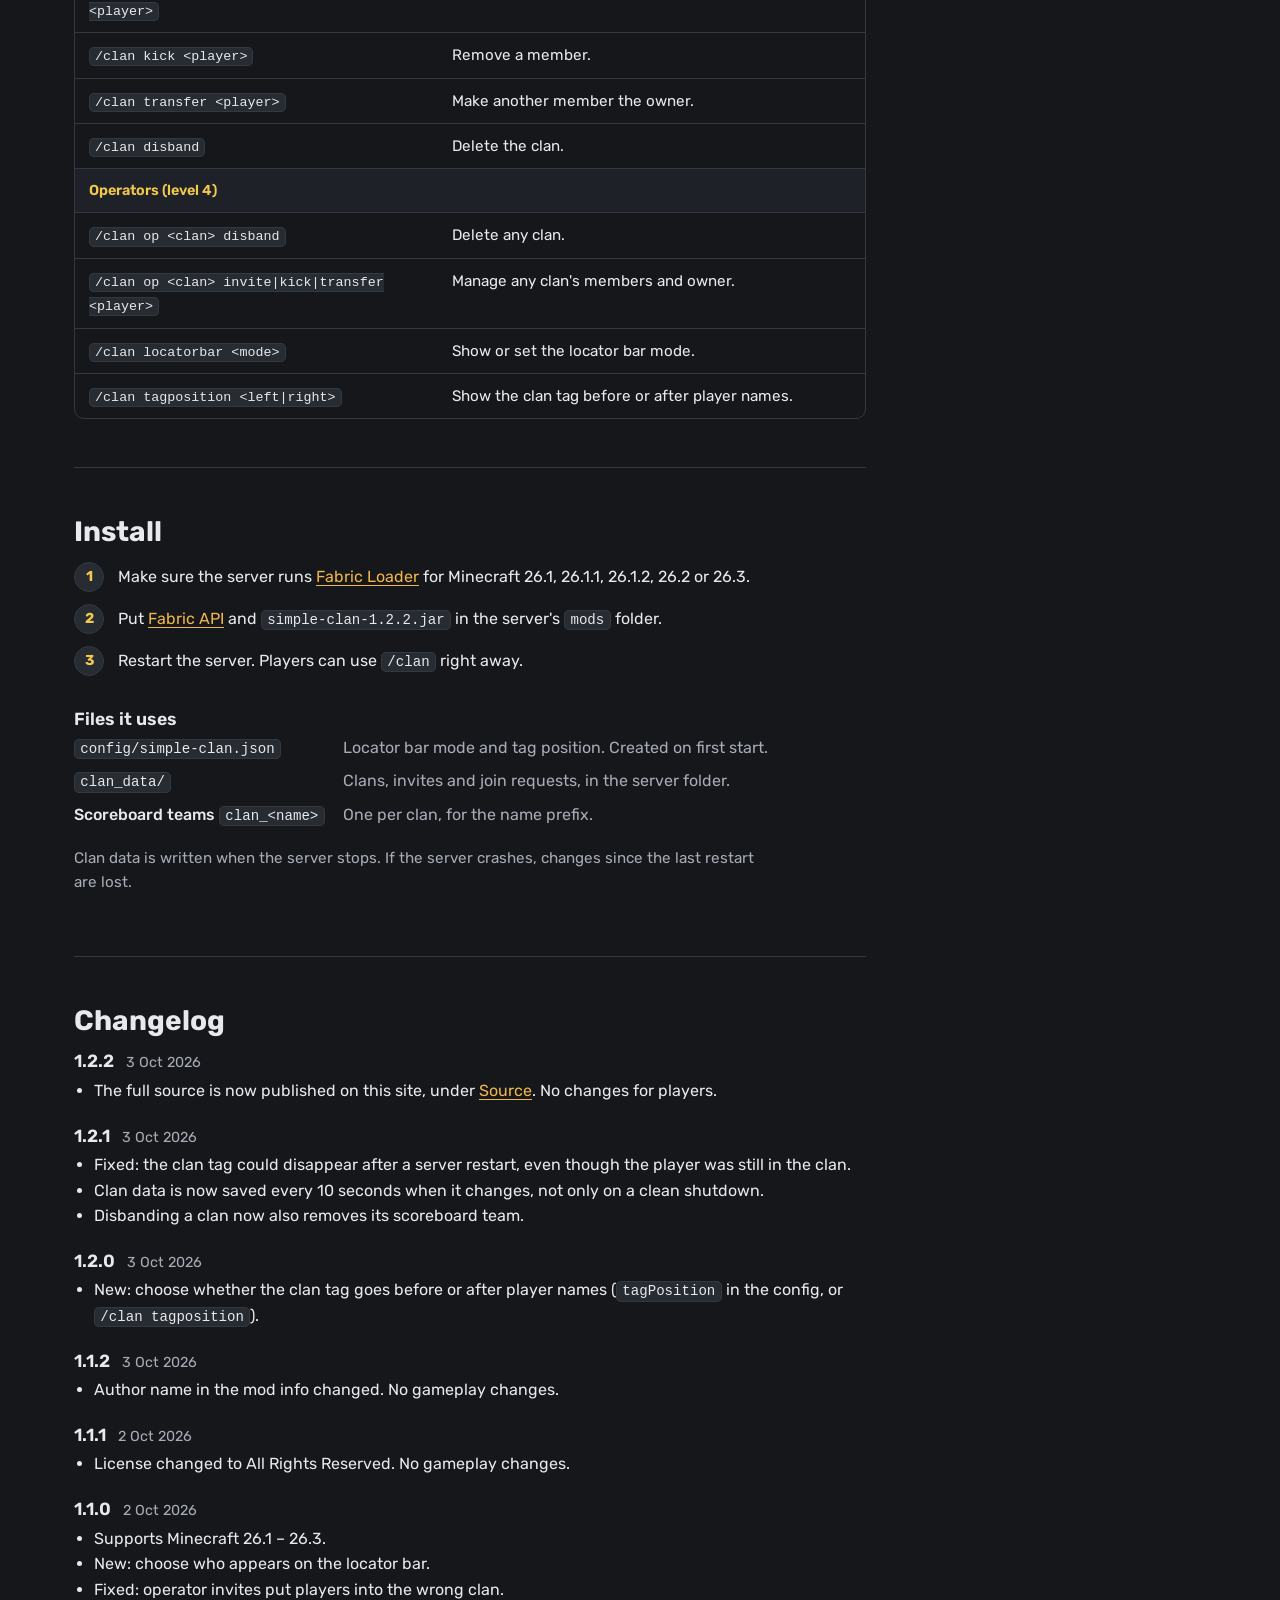
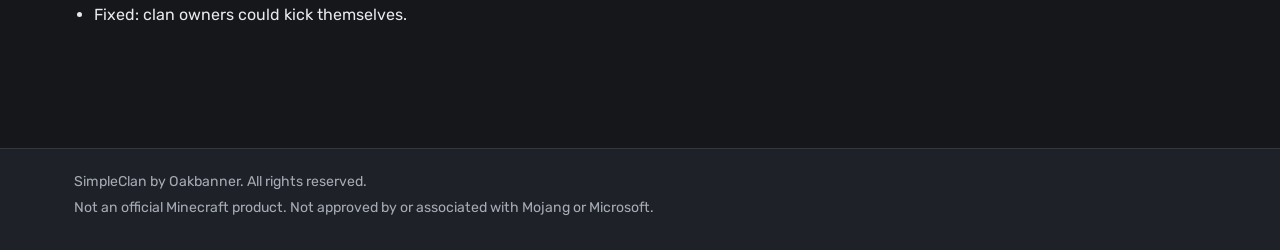
==== commit b0092709: "Update download to the jar in jars/" ====
--- a/index.html
+++ b/index.html
@@ -63,7 +63,7 @@
         <svg class="ico" viewBox="0 0 16 16" aria-hidden="true"><path d="M7 2h2v7h2v2H9v1H7v-1H5V9h2zM3 13h10v2H3z"/><path d="M4 8h1v1H4zm7 0h1v1h-1z"/></svg>
         Download 1.2.2
       </a>
-      <span class="hero-file">simple-clan-1.2.2.jar · 28 KB</span>
+      <span class="hero-file">simple-clan-1.2.2.jar · 32 KB</span>
     </div>
     <ul class="hero-meta" aria-label="Compatibility">
       <li>Fabric</li>
@@ -252,7 +252,7 @@
         simple-clan-1.2.2.jar
       </a>
       <p class="hash-label">SHA-256</p>
-      <p class="hash"><code id="sha">44f2e3985b1ae822f4856520b32d376f21eb2734829074c3cb8977f2c77e3183</code></p>
+      <p class="hash"><code id="sha">fc85338addda1061bdbabc3c3baf4781baadc23c7111af0cd1e1a0fbcd5863f2</code></p>
       <button type="button" class="copy" data-copy="#sha">
         <svg class="ico" viewBox="0 0 16 16" aria-hidden="true"><path d="M5 1h9v10h-2V3H5zM2 5h9v10H2zm2 2v6h5V7z"/></svg>
         <span>Copy hash</span>
